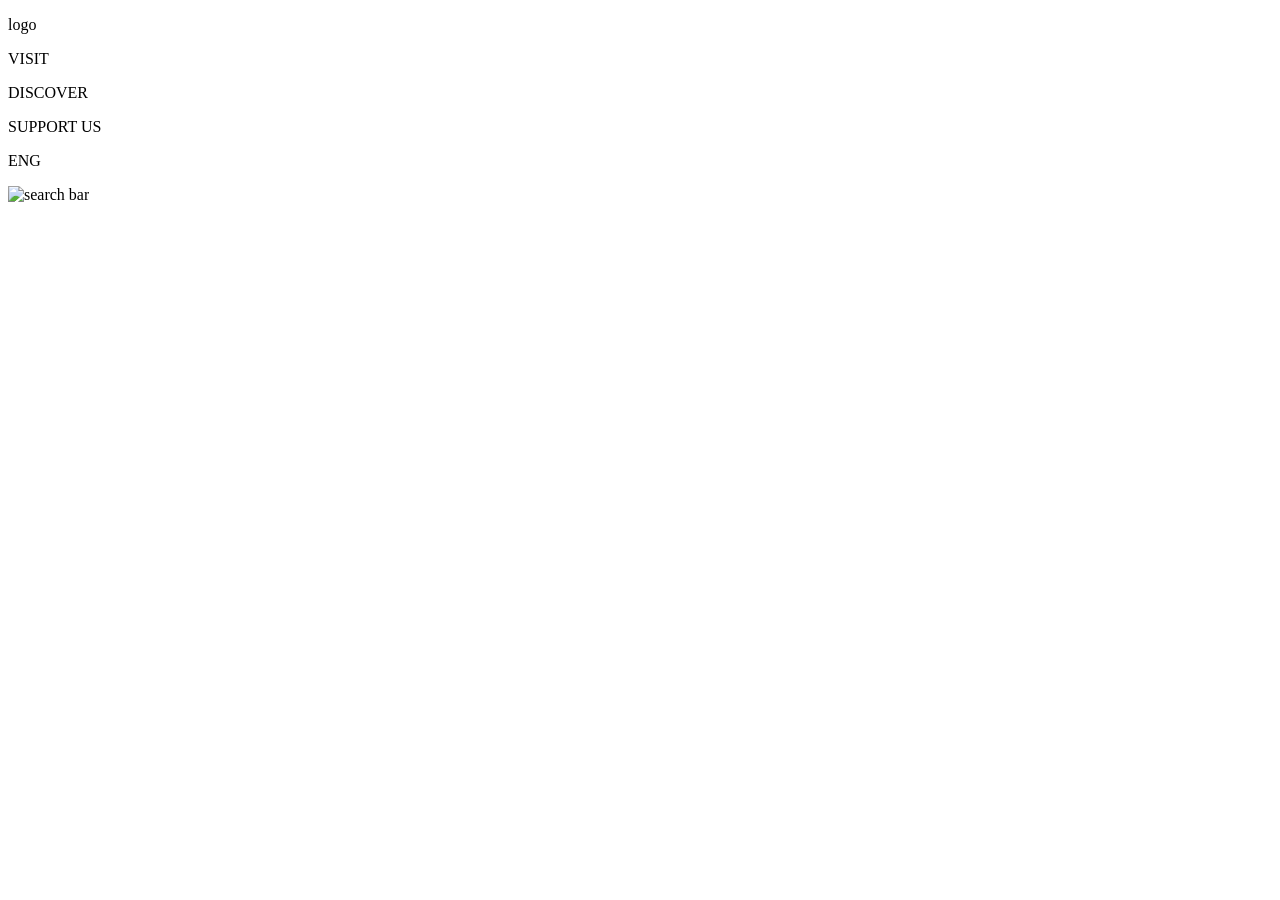
==== homePage.html @ 390e31bd "update home page" ====
<!DOCTYPE html>
<html lang="en">
<head>
  <meta charset="UTF-8">
  <meta name="viewport" content="width=device-width, initial-scale=1.0">
  <title>Home Page</title>
</head>
<body>
  <div>
    <div class="home-header">
      <p>
        logo
      </p>
      <p>
        VISIT
      </p>
      <p>
        DISCOVER
      </p>
      <p>
        SUPPORT US
      </p>
      <p>
        ENG
      </p>
      <img src="" alt="search bar">
    </div>

    <div class="home-welcome">

    </div>

    <div class="home-onging">
      
    </div>

    <div class="home-upcoming">
      
    </div>

    <div class="home-footer">
      
    </div>

    <div class="home-accessibility">
      
    </div>
  </div>
</body>
</html>
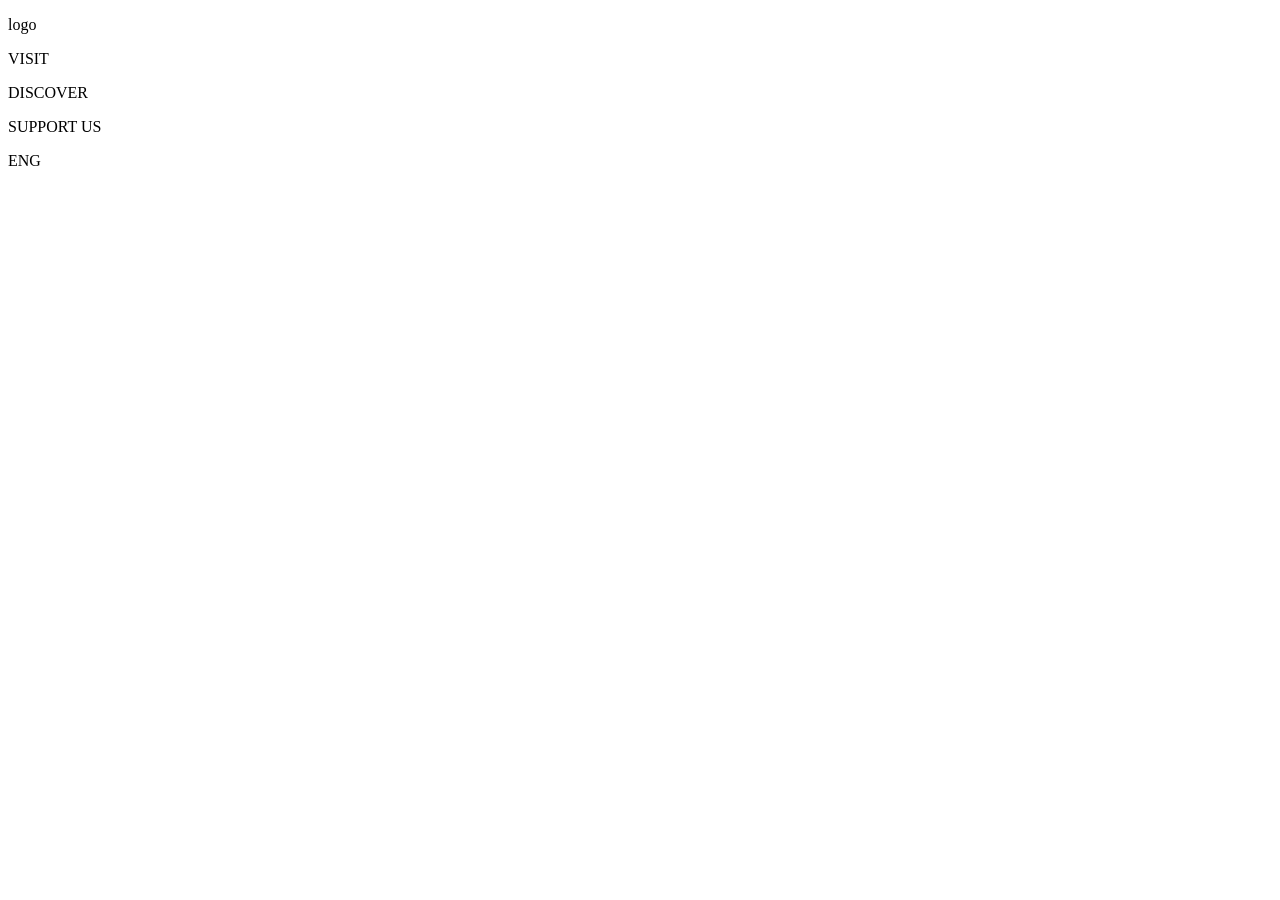
==== commit 242a4e97: "update test" ====
--- a/homePage.html
+++ b/homePage.html
@@ -1,10 +1,12 @@
 <!DOCTYPE html>
 <html lang="en">
+
 <head>
   <meta charset="UTF-8">
   <meta name="viewport" content="width=device-width, initial-scale=1.0">
   <title>Home Page</title>
 </head>
+
 <body>
   <div>
     <div class="home-header">
@@ -23,7 +25,7 @@
       <p>
         ENG
       </p>
-      <img src="" alt="search bar">
+      <img src="./image/icon/search.png" alt="search bar">
     </div>
 
     <div class="home-welcome">
@@ -31,20 +33,21 @@
     </div>
 
     <div class="home-onging">
-      
+
     </div>
 
     <div class="home-upcoming">
-      
+
     </div>
 
     <div class="home-footer">
-      
+
     </div>
 
     <div class="home-accessibility">
-      
+
     </div>
   </div>
 </body>
+
 </html>
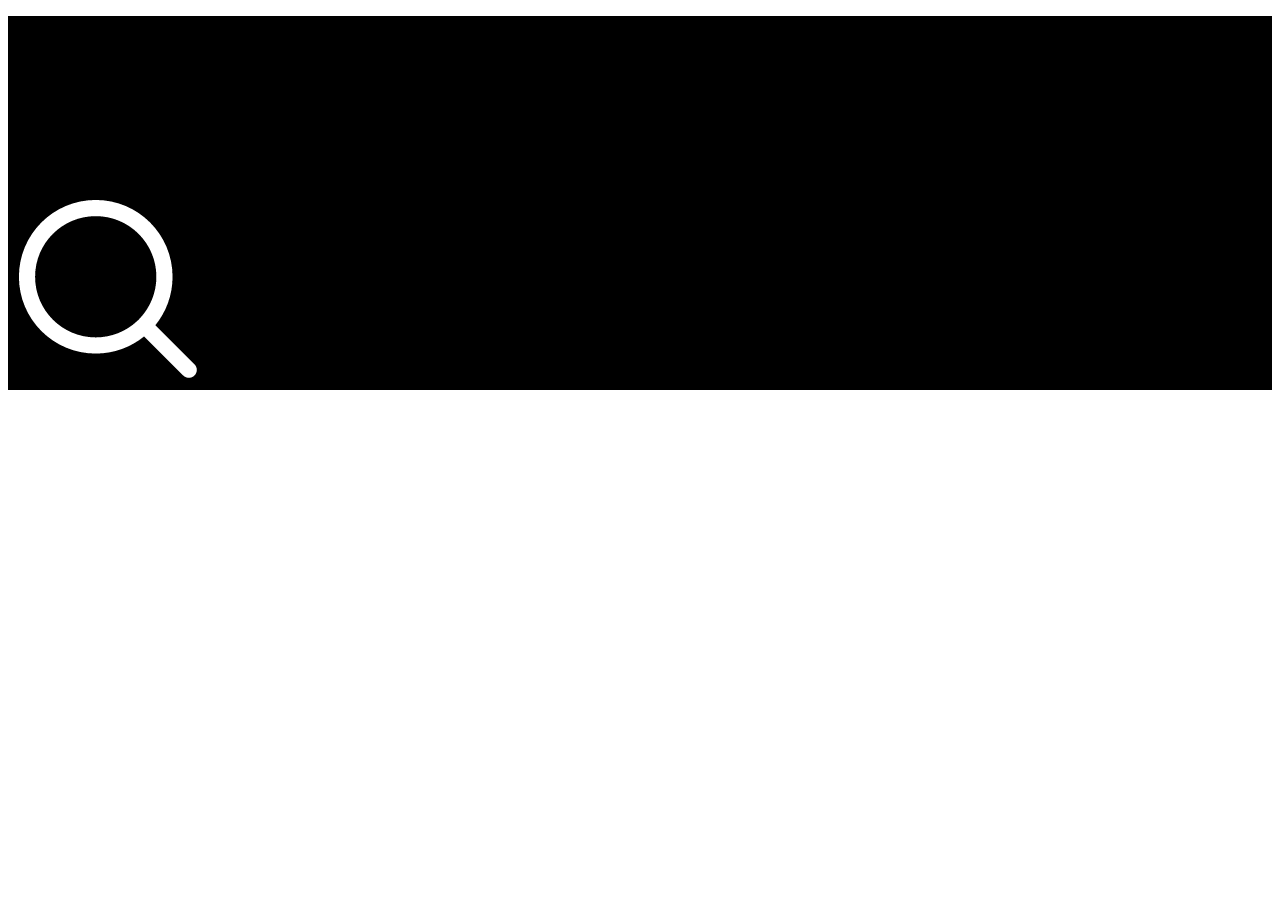
==== commit a44f2a74: "add home page css file" ====
--- a/homePage.html
+++ b/homePage.html
@@ -1,12 +1,11 @@
 <!DOCTYPE html>
 <html lang="en">
-
 <head>
   <meta charset="UTF-8">
   <meta name="viewport" content="width=device-width, initial-scale=1.0">
   <title>Home Page</title>
+  <link rel="stylesheet" href="/homepage.css">
 </head>
-
 <body>
   <div>
     <div class="home-header">
@@ -33,21 +32,20 @@
     </div>
 
     <div class="home-onging">
-
+      
     </div>
 
     <div class="home-upcoming">
-
+      
     </div>
 
     <div class="home-footer">
-
+      
     </div>
 
     <div class="home-accessibility">
-
+      
     </div>
   </div>
 </body>
-
 </html>
--- a/homepage.css
+++ b/homepage.css
@@ -0,0 +1,8 @@
+body {
+    
+}
+
+.home-header {
+    background-color: black;
+
+}
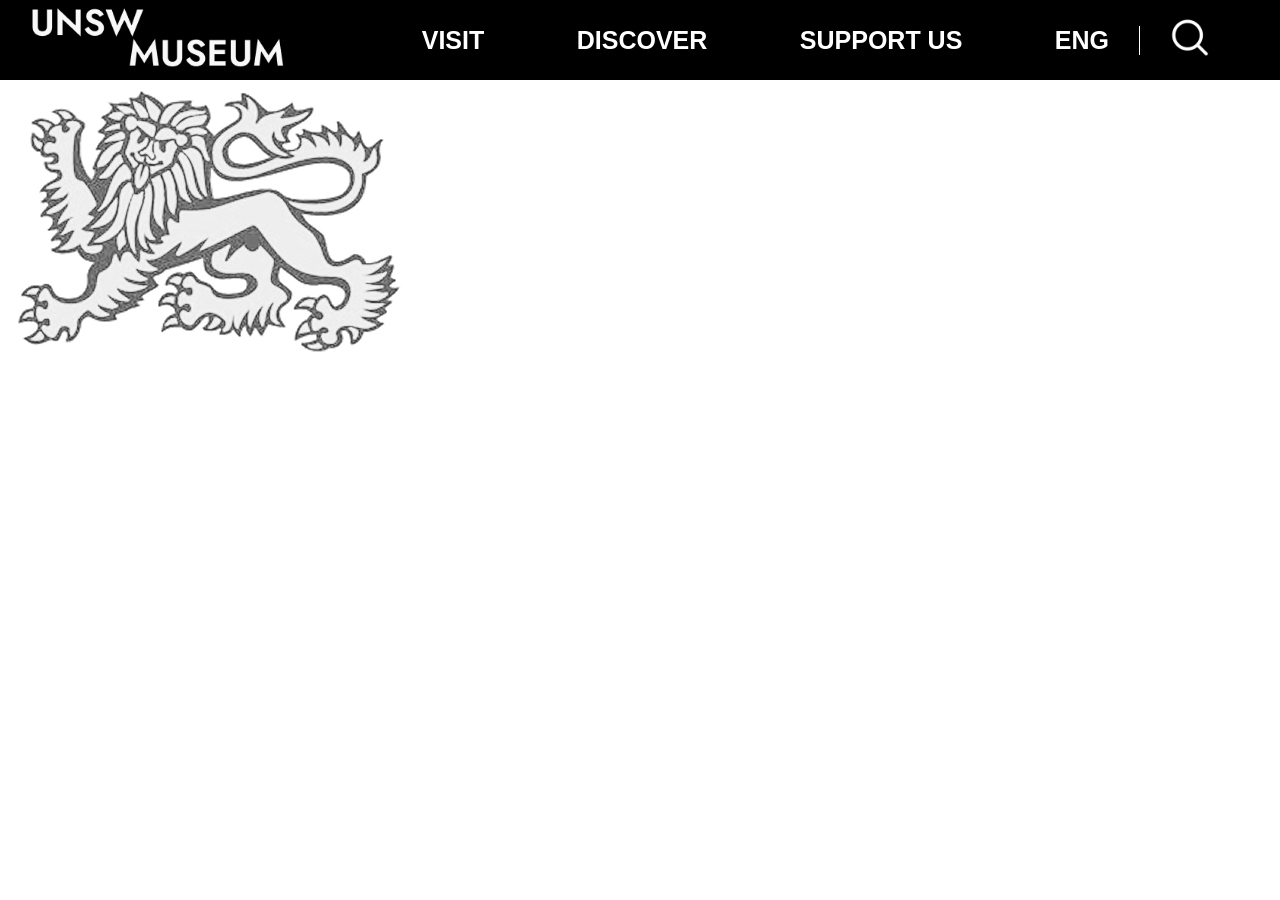
==== commit 52237184: "update header" ====
--- a/homePage.html
+++ b/homePage.html
@@ -1,51 +1,60 @@
 <!DOCTYPE html>
 <html lang="en">
+
 <head>
   <meta charset="UTF-8">
   <meta name="viewport" content="width=device-width, initial-scale=1.0">
   <title>Home Page</title>
   <link rel="stylesheet" href="/homepage.css">
 </head>
+
 <body>
   <div>
     <div class="home-header">
-      <p>
-        logo
-      </p>
-      <p>
+      <div class="hearder-p">
+        <img class="header-logo" src="./image/icon/logo.png" alt="logo">
+      </div>
+      <div class="hearder-p">
         VISIT
-      </p>
-      <p>
+      </div>
+      <div class="hearder-p">
         DISCOVER
-      </p>
-      <p>
+      </div>
+      <div class="hearder-p">
         SUPPORT US
-      </p>
-      <p>
-        ENG
-      </p>
-      <img src="./image/icon/search.png" alt="search bar">
+      </div>
+      <div class="hearder-p header-search">
+        <div class="header-trans">
+          ENG
+        </div>
+        <div>
+          <img class="search-bar" src="./image/icon/search.png" alt="search bar">
+        </div>
+      </div>
     </div>
 
     <div class="home-welcome">
+      <div>
+        <img src="./image/icon/images-removebg-preview 1.png" alt="">
+      </div>
+    </div>
+
+    <div class="home-onging">
 
     </div>
 
-    <div class="home-onging">
-      
-    </div>
+    <div class="home-upcoming">
 
-    <div class="home-upcoming">
-      
     </div>
 
     <div class="home-footer">
-      
+
     </div>
 
     <div class="home-accessibility">
-      
+
     </div>
   </div>
 </body>
+
 </html>
--- a/homepage.css
+++ b/homepage.css
@@ -1,8 +1,52 @@
 body {
+	
+}
+
+.home-header {
+	background-color: black;
+  height: 80px;
+  position: fixed;
+  top: 0;
+  left: 0;
+  right: 0;
+  display: flex;
+  flex-direction: row;
+  justify-content: space-between;
+  align-items: center;
+  font-size: 25px;
+  font-weight: bold;
+  font-family: Arial, Helvetica, sans-serif;
+}
+
+.search-bar{
+  height: 40px;
+  margin: auto 70px auto 30px;
+}
+
+.hearder-p {
+  color: white;
+  cursor: pointer;
     
 }
 
-.home-header {
-    background-color: black;
+.header-logo {
+  height: 70px;
+  margin: 10px 20px auto 30px;
+}
 
+.header-search {
+  display: flex;
+  flex-direction: row;
+  justify-content: center;
+  /* align-self: center; */
+}
+.header-trans {
+  align-self: center;
+  /* margin: auto 20px auto 20px; */
+  padding-right: 30px;
+  border-right: 1px solid white;
+}
+
+.home-welcome {
+  margin-top: 80px;
 }
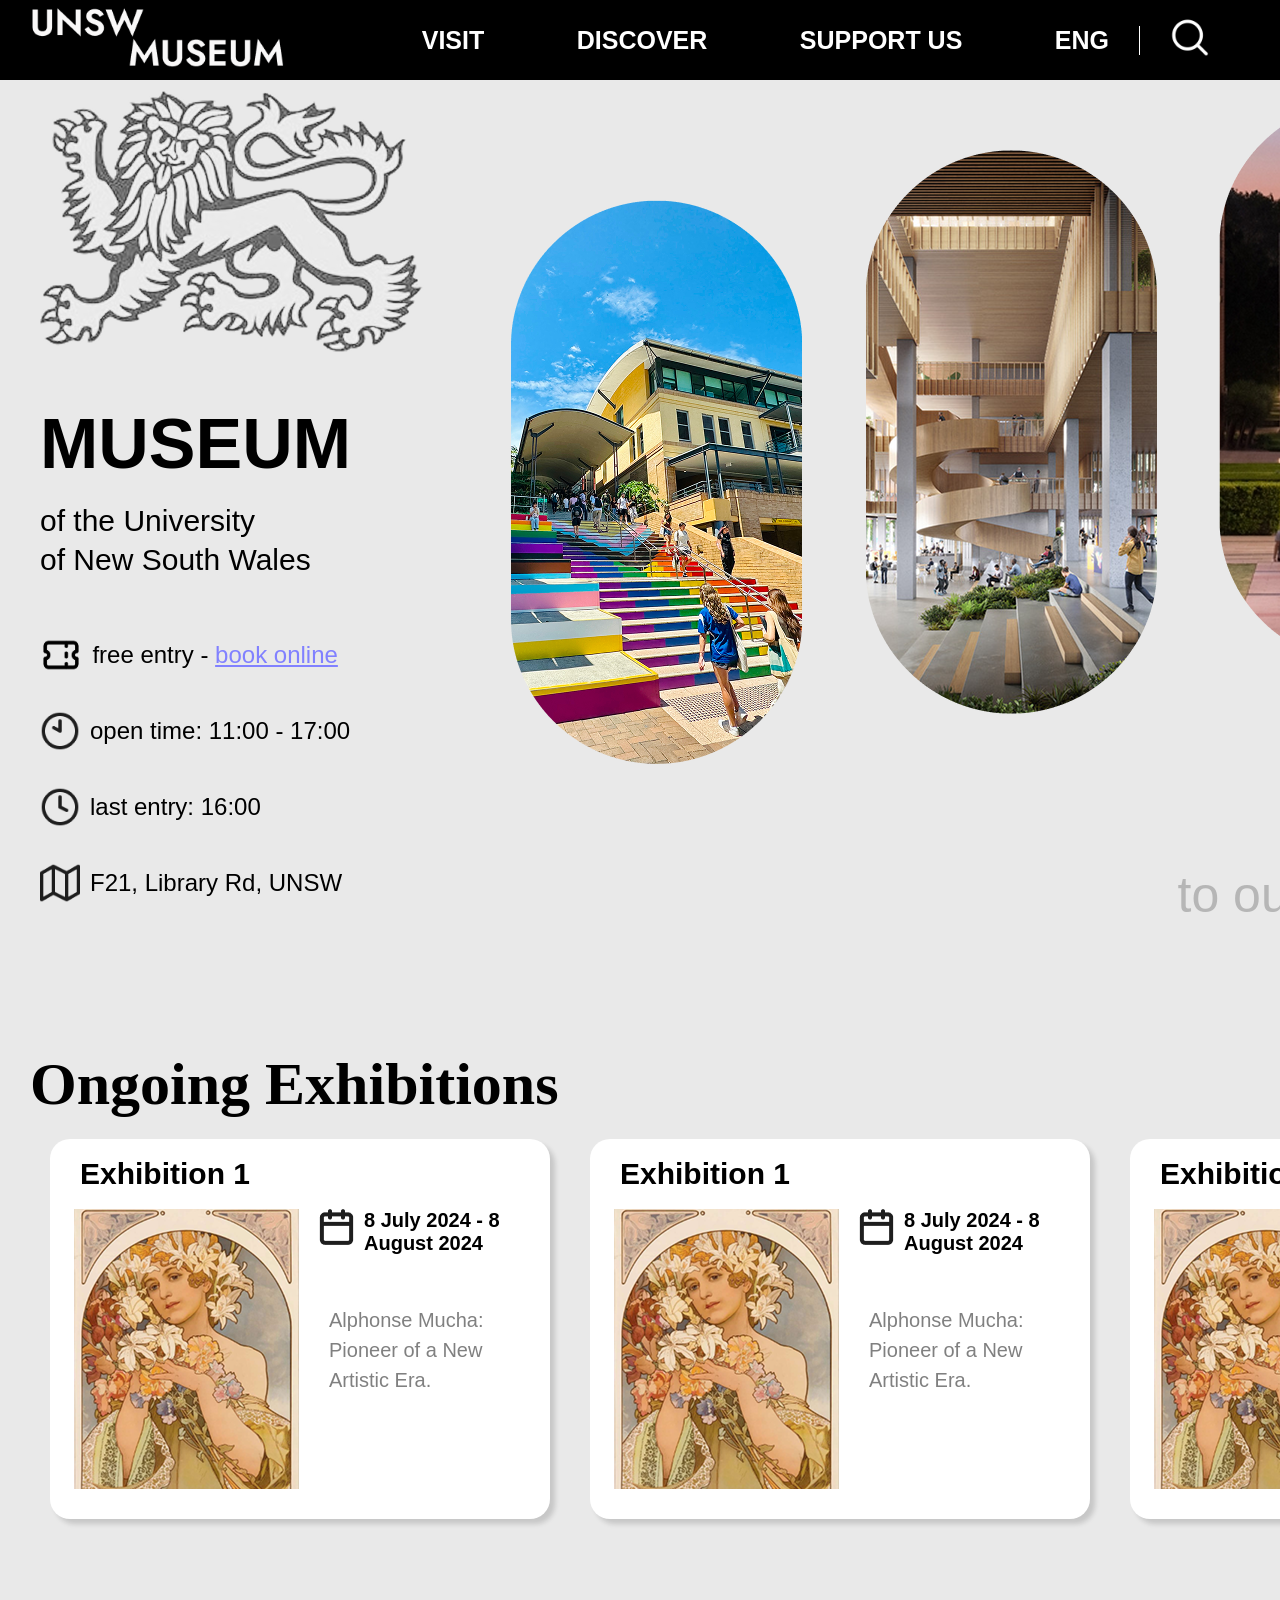
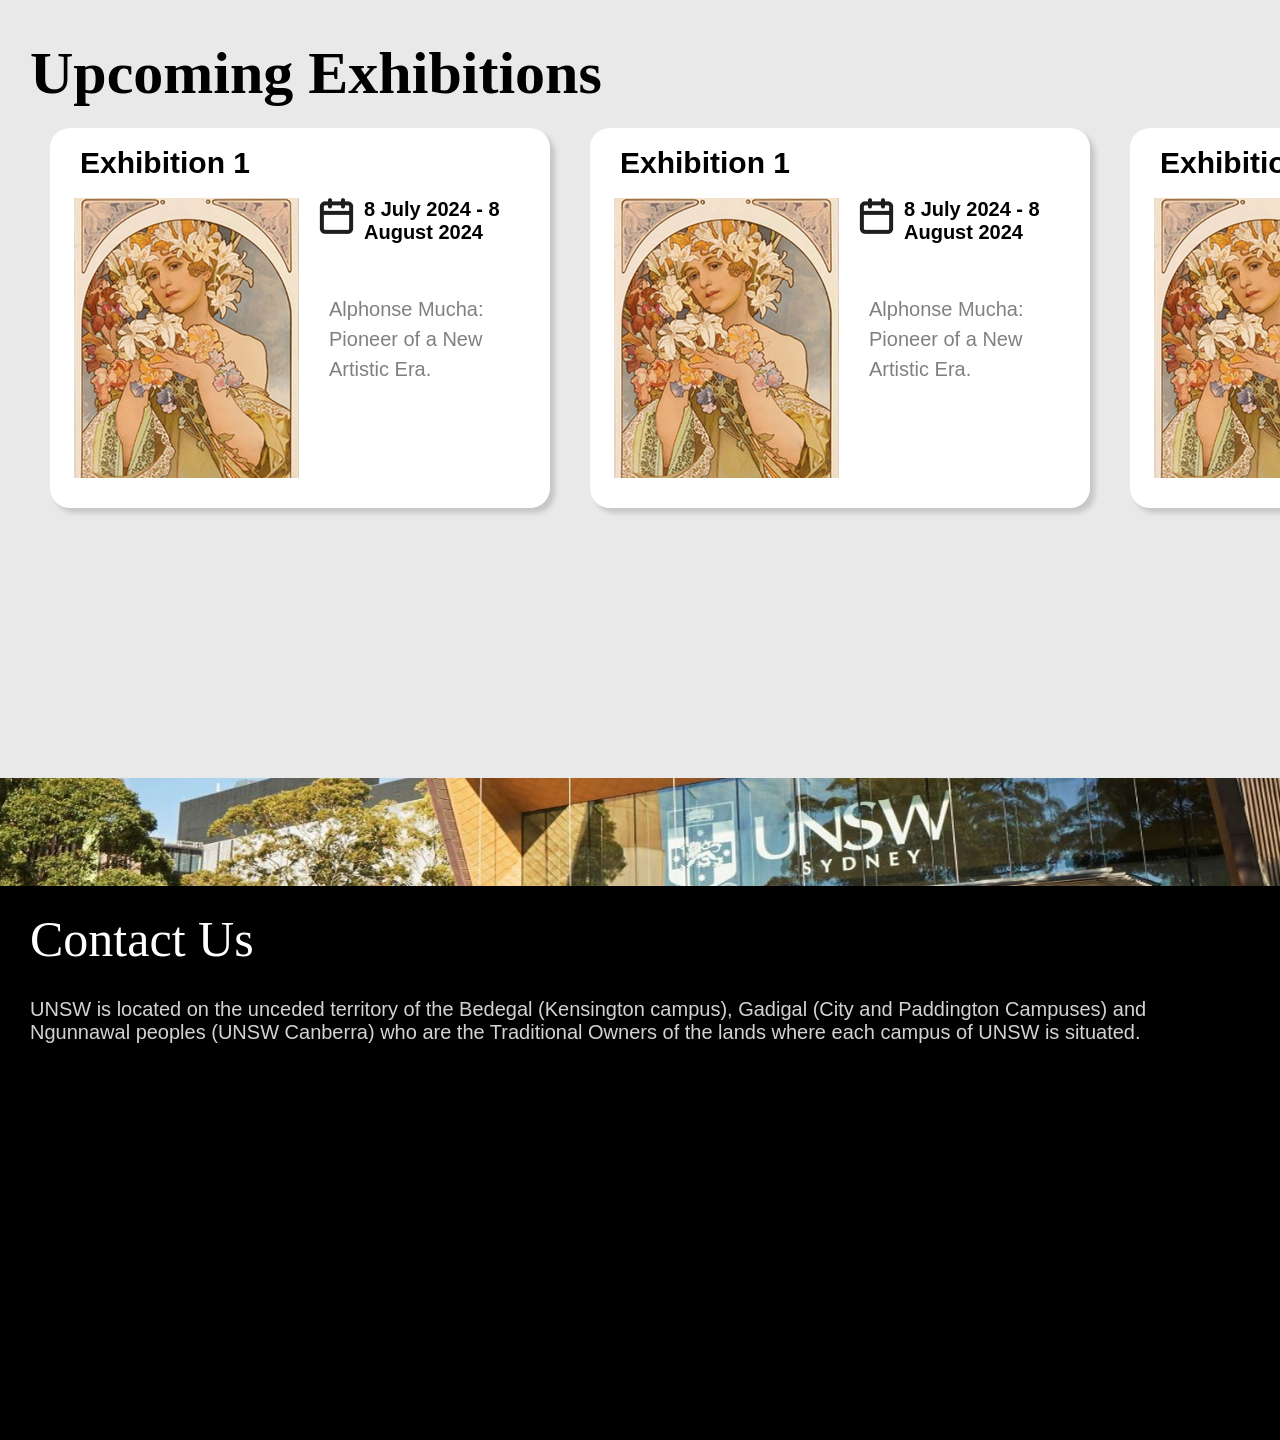
==== commit 16870933: "update home page" ====
--- a/homePage.html
+++ b/homePage.html
@@ -35,20 +35,287 @@
 
     <div class="home-welcome">
       <div>
-        <img src="./image/icon/images-removebg-preview 1.png" alt="">
-      </div>
-    </div>
+        <div>
+          <img src="./image/icon/images-removebg-preview 1.png" alt="">
+        </div>
+        <div class="home-title">
+          <p class="home-title-1">MUSEUM</p>
+          <p class="home-title-2">of the University</p>
+          <p class="home-title-3">of New South Wales</p>
+        </div>
+        <div>
+          <div class="welcome-p">
+            <img src="./image/icon/ticket.png" alt="ticket-icon">
+            <p>free entry - <u class="book-link">book online</u></p>
+          </div>
+          <div class="welcome-p">
+            <img src="./image/icon/Clock_open.png" alt="time-icon">
+            <p>open time: 11:00 - 17:00</p>
+          </div>
+          <div class="welcome-p">
+            <img src="./image/icon/Clock_close.png" alt="close-time-icon">
+            <p>last entry: 16:00</p>
+          </div>
+          <div class="welcome-p">
+            <img src="./image/icon/Map.png" alt="map-icon">
+            <p>F21, Library Rd, UNSW</p>
+          </div>
+        </div>
+      </div>
+      <div class="home-picture-word">
+        <div class="home-picture">
+          <div class="home-picture1">
+            <img src="./image/icon/home-picture1.png" alt="pic1">
+          </div>
+          <div class="home-picture2">
+            <img src="./image/icon/home-picture2.png" alt="pic2">
+          </div>
+          <div class="home-picture3">
+            <img src="./image/icon/home-picture3.png" alt="pic3">
+          </div>
+        </div>
+        <div class="home-welcome-word">
+          <p class="home-welcome-word1">Welcome</p>
+          <p class="home-welcome-word2">to our museum</p>
+        </div>
+      </div>
+
+    </div>
+
+
 
     <div class="home-onging">
-
+      <div class="home-onging-title">
+        Ongoing Exhibitions
+      </div>
+      <div class="home-onging-card">
+
+        <div class="home-onging-card1">
+          <div class="home-onging-card1-title">
+            Exhibition 1
+          </div>
+          <div class="home-onging-card1-content">
+            <div class="home-onging-card1-picture">
+              <img src="./image/icon/exhibition1.png" alt="exhibition">
+            </div>
+            <div class="home-onging-card1-detail">
+              <div class="home-onging-card1-date">
+                <img src="./image/icon/calender.png" alt="date">
+                <p>8 July 2024 - 8 August 2024</p>
+              </div>
+              <div class="home-onging-card1-description">
+                <p>Alphonse Mucha: Pioneer of a New Artistic Era.</p>
+              </div>
+            </div>
+          </div>
+        </div>
+<!-- will delete from here -->
+        <div class="home-onging-card1">
+          <div class="home-onging-card1-title">
+            Exhibition 1
+          </div>
+          <div class="home-onging-card1-content">
+            <div class="home-onging-card1-picture">
+              <img src="./image/icon/exhibition1.png" alt="exhibition">
+            </div>
+            <div class="home-onging-card1-detail">
+              <div class="home-onging-card1-date">
+                <img src="./image/icon/calender.png" alt="date">
+                <p>8 July 2024 - 8 August 2024</p>
+              </div>
+              <div class="home-onging-card1-description">
+                <p>Alphonse Mucha: Pioneer of a New Artistic Era.</p>
+              </div>
+            </div>
+          </div>
+        </div>
+        <div class="home-onging-card1">
+          <div class="home-onging-card1-title">
+            Exhibition 1
+          </div>
+          <div class="home-onging-card1-content">
+            <div class="home-onging-card1-picture">
+              <img src="./image/icon/exhibition1.png" alt="exhibition">
+            </div>
+            <div class="home-onging-card1-detail">
+              <div class="home-onging-card1-date">
+                <img src="./image/icon/calender.png" alt="date">
+                <p>8 July 2024 - 8 August 2024</p>
+              </div>
+              <div class="home-onging-card1-description">
+                <p>Alphonse Mucha: Pioneer of a New Artistic Era.</p>
+              </div>
+            </div>
+          </div>
+        </div>
+        <div class="home-onging-card1">
+          <div class="home-onging-card1-title">
+            Exhibition 1
+          </div>
+          <div class="home-onging-card1-content">
+            <div class="home-onging-card1-picture">
+              <img src="./image/icon/exhibition1.png" alt="exhibition">
+            </div>
+            <div class="home-onging-card1-detail">
+              <div class="home-onging-card1-date">
+                <img src="./image/icon/calender.png" alt="date">
+                <p>8 July 2024 - 8 August 2024</p>
+              </div>
+              <div class="home-onging-card1-description">
+                <p>Alphonse Mucha: Pioneer of a New Artistic Era.</p>
+              </div>
+            </div>
+          </div>
+        </div>
+        <div class="home-onging-card1">
+          <div class="home-onging-card1-title">
+            Exhibition 1
+          </div>
+          <div class="home-onging-card1-content">
+            <div class="home-onging-card1-picture">
+              <img src="./image/icon/exhibition1.png" alt="exhibition">
+            </div>
+            <div class="home-onging-card1-detail">
+              <div class="home-onging-card1-date">
+                <img src="./image/icon/calender.png" alt="date">
+                <p>8 July 2024 - 8 August 2024</p>
+              </div>
+              <div class="home-onging-card1-description">
+                <p>Alphonse Mucha: Pioneer of a New Artistic Era.</p>
+              </div>
+            </div>
+          </div>
+        </div>
+        <div class="home-onging-card1">
+          <div class="home-onging-card1-title">
+            Exhibition 1
+          </div>
+          <div class="home-onging-card1-content">
+            <div class="home-onging-card1-picture">
+              <img src="./image/icon/exhibition1.png" alt="exhibition">
+            </div>
+            <div class="home-onging-card1-detail">
+              <div class="home-onging-card1-date">
+                <img src="./image/icon/calender.png" alt="date">
+                <p>8 July 2024 - 8 August 2024</p>
+              </div>
+              <div class="home-onging-card1-description">
+                <p>Alphonse Mucha: Pioneer of a New Artistic Era.</p>
+              </div>
+            </div>
+          </div>
+        </div>
+<!-- will delete until here -->
+
+
+      </div>
     </div>
 
     <div class="home-upcoming">
-
+      <div class="home-upcoming-title">
+        Upcoming Exhibitions
+      </div>
+      <div class="home-upcoming-card">
+<!-- will delete from here -->
+      <div class="home-upcoming-card1">
+        <div class="home-upcoming-card1-title">
+          Exhibition 1
+        </div>
+        <div class="home-upcoming-card1-content">
+          <div class="home-upcoming-card1-picture">
+            <img src="./image/icon/exhibition1.png" alt="exhibition">
+          </div>
+          <div class="home-upcoming-card1-detail">
+            <div class="home-upcoming-card1-date">
+              <img src="./image/icon/calender.png" alt="date">
+              <p>8 July 2024 - 8 August 2024</p>
+            </div>
+            <div class="home-upcoming-card1-description">
+              <p>Alphonse Mucha: Pioneer of a New Artistic Era.</p>
+            </div>
+          </div>
+        </div>
+      </div>
+      <div class="home-upcoming-card1">
+        <div class="home-upcoming-card1-title">
+          Exhibition 1
+        </div>
+        <div class="home-upcoming-card1-content">
+          <div class="home-upcoming-card1-picture">
+            <img src="./image/icon/exhibition1.png" alt="exhibition">
+          </div>
+          <div class="home-upcoming-card1-detail">
+            <div class="home-upcoming-card1-date">
+              <img src="./image/icon/calender.png" alt="date">
+              <p>8 July 2024 - 8 August 2024</p>
+            </div>
+            <div class="home-upcoming-card1-description">
+              <p>Alphonse Mucha: Pioneer of a New Artistic Era.</p>
+            </div>
+          </div>
+        </div>
+      </div>
+      <div class="home-upcoming-card1">
+        <div class="home-upcoming-card1-title">
+          Exhibition 1
+        </div>
+        <div class="home-upcoming-card1-content">
+          <div class="home-upcoming-card1-picture">
+            <img src="./image/icon/exhibition1.png" alt="exhibition">
+          </div>
+          <div class="home-upcoming-card1-detail">
+            <div class="home-upcoming-card1-date">
+              <img src="./image/icon/calender.png" alt="date">
+              <p>8 July 2024 - 8 August 2024</p>
+            </div>
+            <div class="home-upcoming-card1-description">
+              <p>Alphonse Mucha: Pioneer of a New Artistic Era.</p>
+            </div>
+          </div>
+        </div>
+      </div>
+      <div class="home-upcoming-card1">
+        <div class="home-upcoming-card1-title">
+          Exhibition 1
+        </div>
+        <div class="home-upcoming-card1-content">
+          <div class="home-upcoming-card1-picture">
+            <img src="./image/icon/exhibition1.png" alt="exhibition">
+          </div>
+          <div class="home-upcoming-card1-detail">
+            <div class="home-upcoming-card1-date">
+              <img src="./image/icon/calender.png" alt="date">
+              <p>8 July 2024 - 8 August 2024</p>
+            </div>
+            <div class="home-upcoming-card1-description">
+              <p>Alphonse Mucha: Pioneer of a New Artistic Era.</p>
+            </div>
+          </div>
+        </div>
+      </div>
+
+<!-- will delete until here -->
+      </div>
+    </div>
+
+    <div class="home-footer-image">
+      <img src="./image/icon/footer.png" alt="footer image">
     </div>
 
     <div class="home-footer">
 
+      <div class="home-footer-title">
+        Contact Us
+      </div>
+      <div class="home-footer-content">
+        UNSW is located on the unceded territory of the Bedegal (Kensington campus), Gadigal (City and Paddington Campuses) and Ngunnawal peoples (UNSW Canberra) who are the Traditional Owners of the lands where each campus of UNSW is situated.
+      </div>
+      <div class="home-footer-selector">
+
+      </div>
+      <div class="home-footer-privacy">
+
+      </div>
     </div>
 
     <div class="home-accessibility">
--- a/homepage.css
+++ b/homepage.css
@@ -1,5 +1,7 @@
 body {
-	
+	font-family: Arial, Helvetica, sans-serif;
+  background-color: rgb(233, 233, 233);
+  margin: 0;
 }
 
 .home-header {
@@ -49,4 +51,189 @@
 
 .home-welcome {
   margin-top: 80px;
+  margin-left: 30px;
+  display: flex;
+  flex-direction: row;
+}
+
+.home-title {
+
+  margin: 40px 10px;
+}
+
+.home-title-1 {
+  font-size: 70px;
+  font-weight: bold;
+  margin:20px auto;
+  font-family:'Franklin Gothic Medium', 'Arial Narrow', Arial, sans-serif;
+}
+
+.home-title-2,
+.home-title-3 {
+  font-size: 30px;
+  font-family: Arial, Helvetica, sans-serif;
+  margin:5px auto;
+}
+
+.welcome-p {
+  display: flex;
+  width: 350px;
+  flex-direction: row;
+  font-size: 24px;
+  justify-content: left;
+  align-items: center;
+  margin-left: 10px;
+}
+
+.welcome-p img {
+  margin-right:10px;
+  height: 40px;
+}
+
+.welcome-p u {
+  color: rgb(129, 129, 255);
+  cursor: pointer;
+}
+
+.home-picture {
+  display: flex;
+  flex-direction: row;
+  justify-content: space-between;
+  align-items: space-between;
+  width: 1000px;
+  height: 700px;
+  margin-left: 80px;
+}
+
+.home-picture1 {
+  margin-top: 120px;
+}
+.home-picture2 {
+  margin-top: 70px;
+}
+.home-picture3 {
+  padding-top: 20px;
+}
+
+.home-picture-word {
+  color: rgb(182, 182, 182);
+  display: flex;
+  flex-direction: column;
+  font-size: 50px;
+  line-height: 10px;
+  align-items: end;
+}
+
+.home-welcome-word1 {
+  margin-left: 120px;
+}
+
+.home-onging,
+.home-upcoming {
+  margin-left: 30px;
+}
+
+.home-onging-title, 
+.home-upcoming-title {
+  font-size: 60px;
+  font-family: Georgia, 'Times New Roman', Times, serif;
+  font-weight: bold;
+  margin-top: 100px;
+}
+
+.home-onging-card,
+.home-upcoming-card {
+  display: flex;
+  flex-direction: row;
+  overflow-x: scroll;
+  overflow-y: hidden;
+  /* width: 2000px; */
+  /* white-space: nowrap; */
+}
+
+.home-onging-card1,
+.home-upcoming-card1 {
+  background-color: rgb(255, 255, 255);
+  height: 380px;
+  min-width: 500px;
+  max-width: 500px;
+  border-radius: 20px;
+  margin: 20px;
+  /* display: flex;
+  flex-direction: column; */
+  box-shadow: 5px 5px 5px rgba(0, 0, 0, 0.15);
+  display: inline-block;
+}
+
+.home-onging-card1-content,
+.home-upcoming-card1-content {
+  display: flex;
+  flex-direction: row;
+  margin: 0 24px;
+  /* justify-content: space-between; */
+}
+
+.home-onging-card1-title,
+.home-upcoming-card1-title {
+  font-size: 30px;
+  font-weight: bold;
+  margin: 18px 30px;
+}
+
+.home-onging-card1-date,
+.home-upcoming-card1-date {
+  display: flex;
+  flex-direction: row;
+  margin-left: 20px;
+}
+
+.home-onging-card1-date img,
+.home-upcoming-card1-date img {
+  height: fit-content;
+}
+
+.home-onging-card1-date p,
+.home-upcoming-card1-date p {
+  margin-top: 0;
+  margin-left: 10px;
+  font-size: 20px;
+  font-weight: bold;
+}
+
+.home-onging-card1-description,
+.home-upcoming-card1-description {
+  margin: 30px;
+  font-size: 20px;
+  color: grey;
+  line-height: 30px;
+}
+
+.home-footer-image {
+  margin-top: 250px;
+}
+
+.home-footer-image img {
+  width: 100%;
+  height: fit-content;
+  margin-bottom: -10px;
+}
+
+.home-footer {
+  height: 500px;
+  background-color: black;
+  margin: 0;
+  color: white;
+  padding: 30px;
+}
+
+.home-footer-title {
+  font-size: 50px;
+  font-family: Georgia, 'Times New Roman', Times, serif;
+  margin-bottom: 30px;
+}
+
+.home-footer-content {
+  font-size: 20px;
+  font-family: Arial, Helvetica, sans-serif;
+  color: rgb(211, 211, 211);
 }
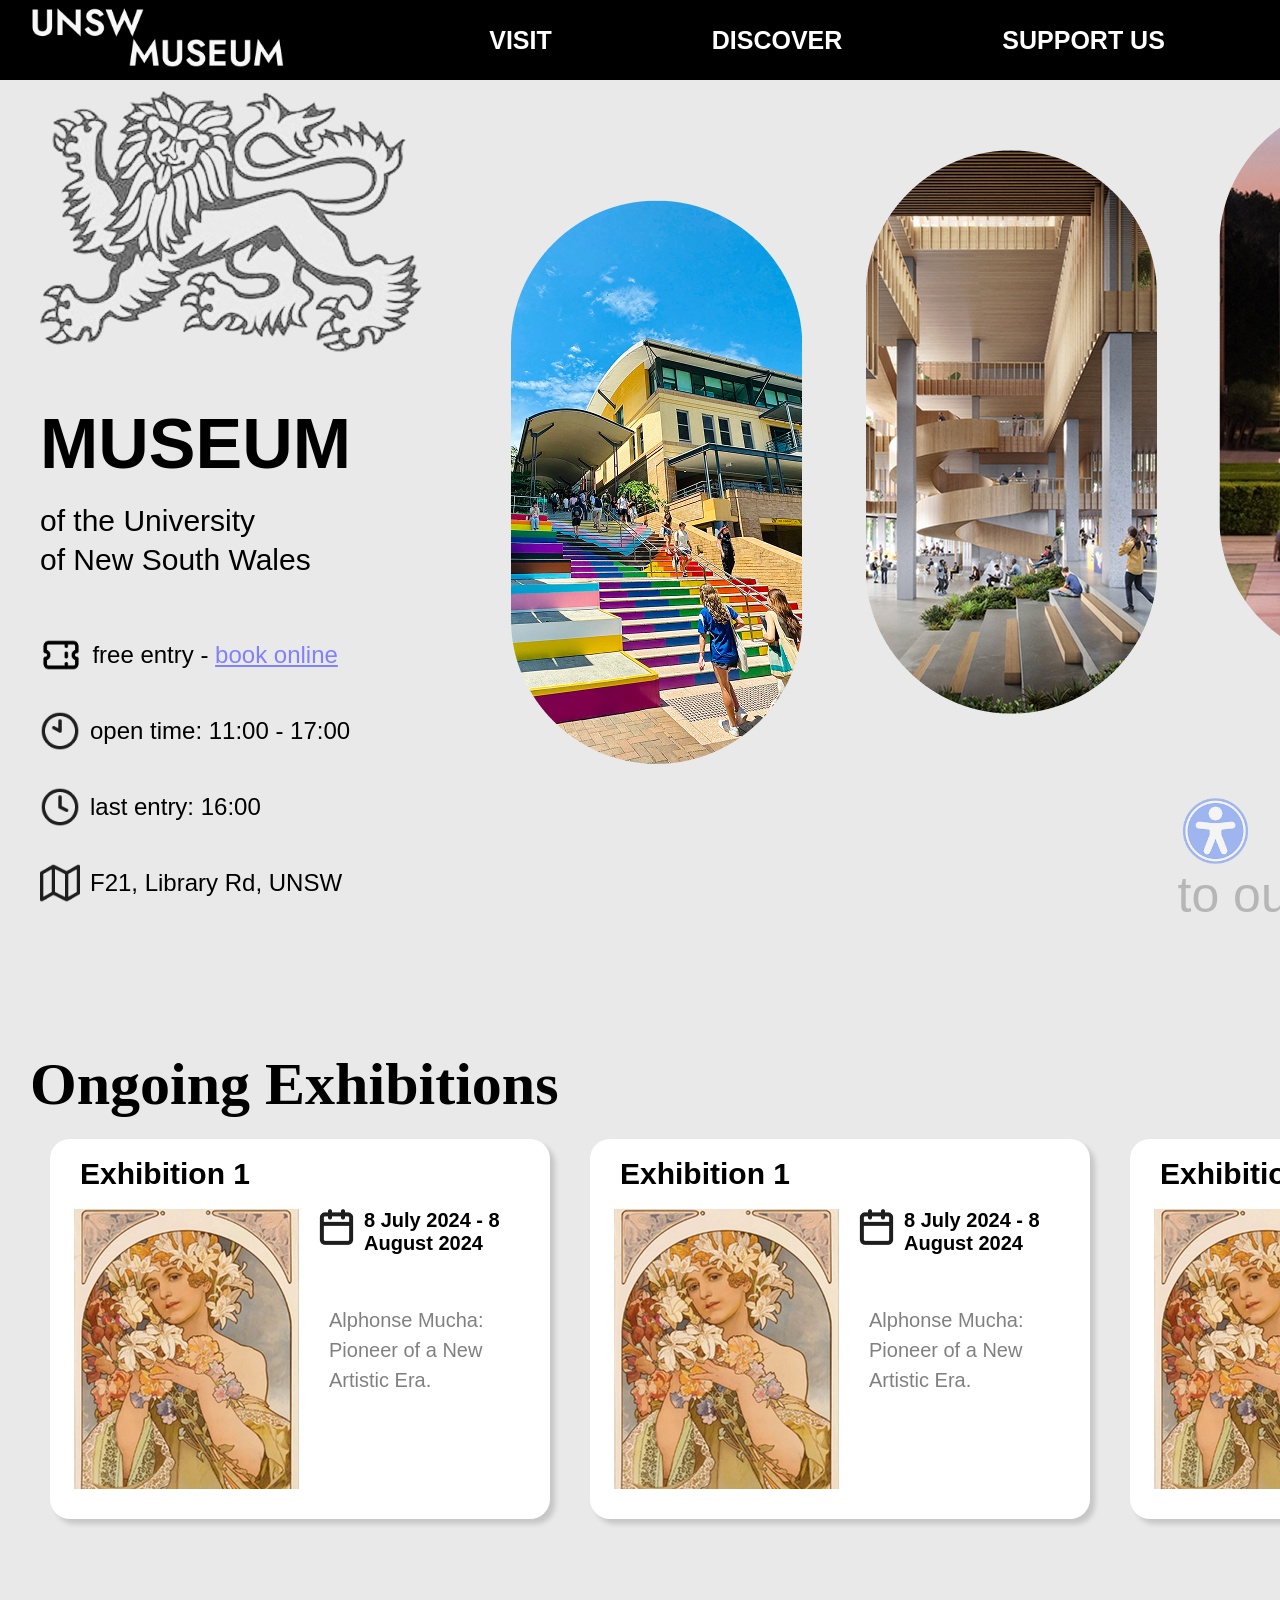
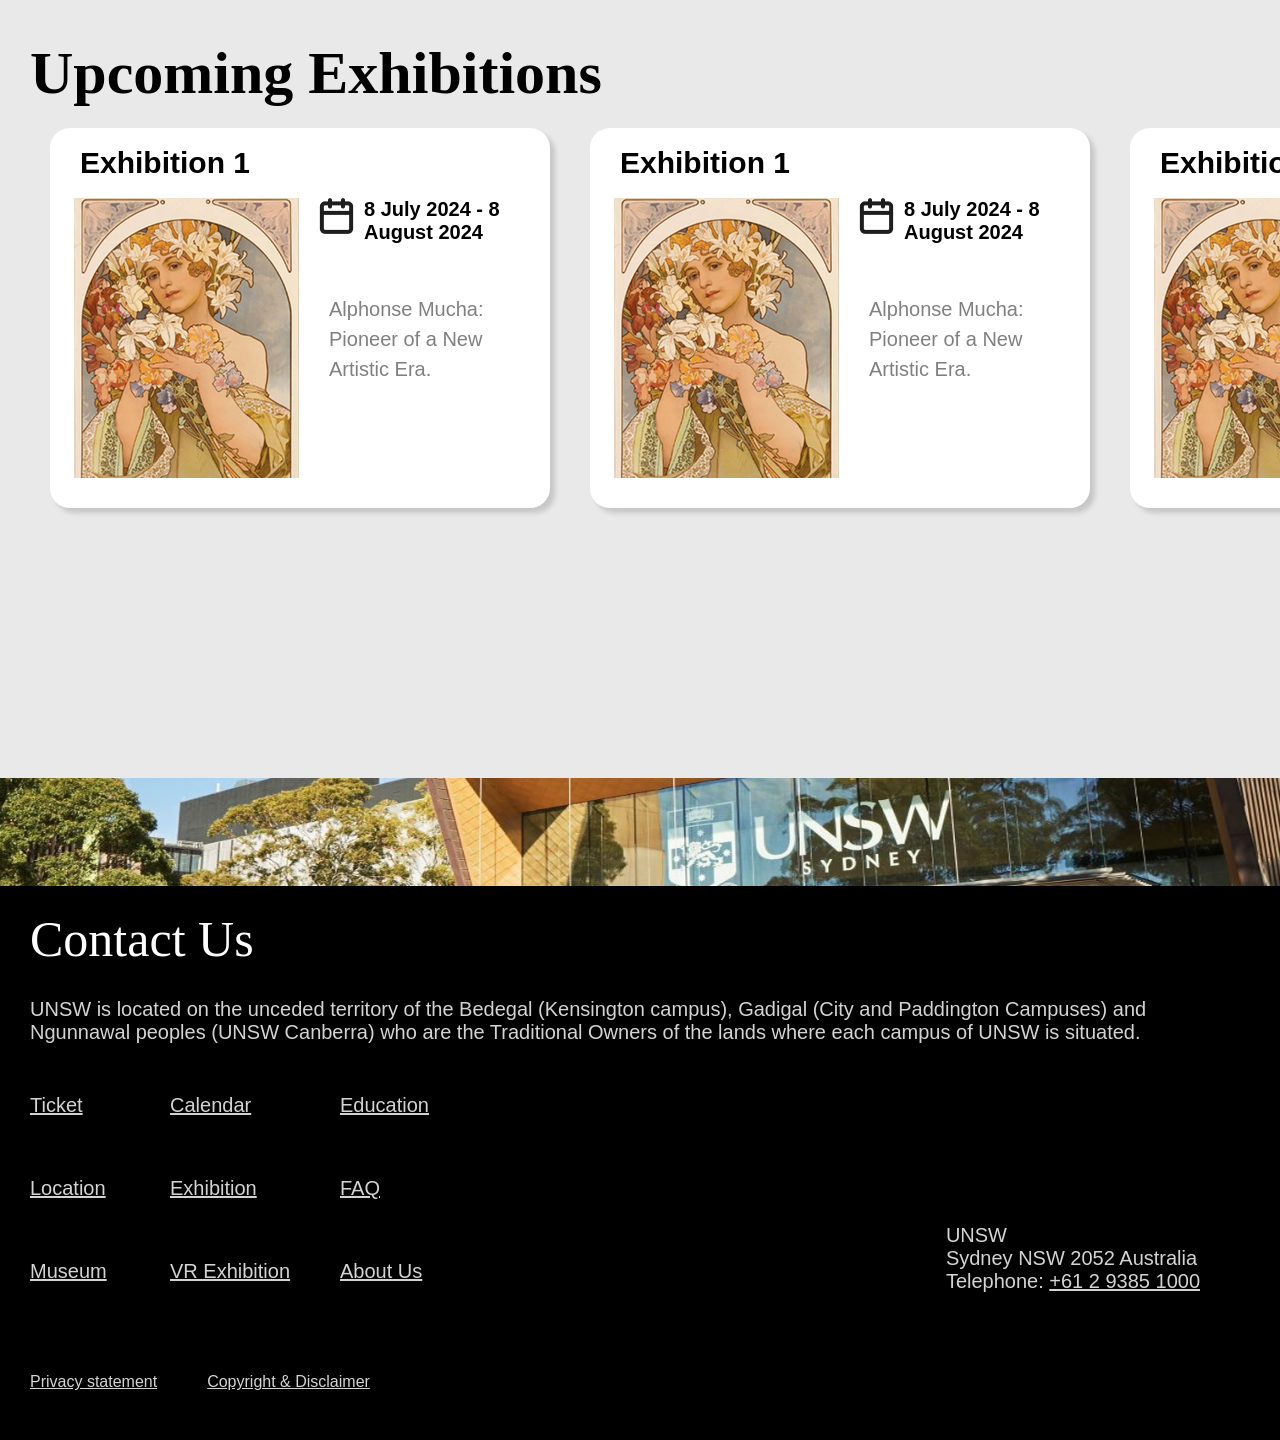
==== commit bc4fa744: "update home page media" ====
--- a/homePage.html
+++ b/homePage.html
@@ -34,7 +34,7 @@
     </div>
 
     <div class="home-welcome">
-      <div>
+      <div class="home-welcome-left">
         <div>
           <img src="./image/icon/images-removebg-preview 1.png" alt="">
         </div>
@@ -307,19 +307,63 @@
       <div class="home-footer-title">
         Contact Us
       </div>
-      <div class="home-footer-content">
+      <div class="home-footer-content1">
         UNSW is located on the unceded territory of the Bedegal (Kensington campus), Gadigal (City and Paddington Campuses) and Ngunnawal peoples (UNSW Canberra) who are the Traditional Owners of the lands where each campus of UNSW is situated.
       </div>
-      <div class="home-footer-selector">
-
+      <div class="home-footer-content2">
+        <div class="home-footer-selector">
+          <div class="home-footer-ticket">
+            <u>Ticket</u>
+          </div>
+          <div class="home-footer-calendar">
+            <u>Calendar</u>
+          </div>
+          <div class="home-footer-education">
+            <u>Education</u>
+          </div>
+          <div class="home-footer-location">
+            <u>Location</u>
+          </div>
+          <div class="home-footer-exhibition">
+            <u>Exhibition</u>
+          </div>
+          <div class="home-footer-faq">
+            <u>FAQ</u>
+          </div>
+          <div class="home-footer-museum">
+            <u>Museum</u>
+          </div>
+          <div class="home-footer-vrexhibition">
+            <u>VR Exhibition</u>
+          </div>
+          <div class="home-footer-aboutus">
+            <u>About Us</u>
+          </div>
+        </div>
+        <div class="home-footer-contactnum">
+          <div>
+            UNSW
+          </div>
+          <div>
+            Sydney NSW 2052 Australia
+          </div>
+          <div>
+            Telephone: <u>+61 2 9385 1000</u>
+          </div>
+        </div>
       </div>
       <div class="home-footer-privacy">
-
+        <div class="privacy-statement">
+          <u>Privacy statement</u>
+        </div>
+        <div class="copyright-disclaimer">
+          <u>Copyright & Disclaimer</u>
+        </div>
       </div>
     </div>
 
     <div class="home-accessibility">
-
+      <img src="./image/icon/accessibility.png" alt="accessibility icon">
     </div>
   </div>
 </body>
--- a/homepage.css
+++ b/homepage.css
@@ -4,236 +4,968 @@
   margin: 0;
 }
 
-.home-header {
-	background-color: black;
-  height: 80px;
-  position: fixed;
-  top: 0;
-  left: 0;
-  right: 0;
-  display: flex;
-  flex-direction: row;
-  justify-content: space-between;
-  align-items: center;
-  font-size: 25px;
-  font-weight: bold;
-  font-family: Arial, Helvetica, sans-serif;
+@media(max-width:1600px) {
+  .home-header {
+    background-color: black;
+    height: 80px;
+    position: fixed;
+    top: 0;
+    left: 0;
+    right: 0;
+    display: flex;
+    flex-direction: row;
+    justify-content: space-between;
+    align-items: center;
+    font-size: 25px;
+    font-weight: bold;
+    font-family: Arial, Helvetica, sans-serif;
+    min-width: 1550px;
+  }
+
+  .search-bar{
+    height: 40px;
+    margin: auto 70px auto 30px;
+  }
+
+  .hearder-p {
+    color: white;
+    cursor: pointer;
+      
+  }
+
+  .header-logo {
+    height: 70px;
+    margin: 10px 20px auto 30px;
+  }
+
+  .header-search {
+    display: flex;
+    flex-direction: row;
+    justify-content: center;
+    /* align-self: center; */
+  }
+  .header-trans {
+    align-self: center;
+    /* margin: auto 20px auto 20px; */
+    padding-right: 30px;
+    border-right: 1px solid white;
+  }
+
+  .home-welcome {
+    margin-top: 80px;
+    margin-left: 30px;
+    display: grid;
+    grid-template-columns: 1fr 3fr;
+  }
+
+
+
+
+
+  .home-title {
+
+    margin: 40px 10px;
+  }
+
+  .home-title-1 {
+    font-size: 70px;
+    font-weight: bold;
+    margin:20px auto;
+    font-family:'Franklin Gothic Medium', 'Arial Narrow', Arial, sans-serif;
+  }
+
+  .home-title-2,
+  .home-title-3 {
+    font-size: 30px;
+    font-family: Arial, Helvetica, sans-serif;
+    margin:5px auto;
+  }
+
+  .welcome-p {
+    display: flex;
+    width: 350px;
+    flex-direction: row;
+    font-size: 24px;
+    justify-content: left;
+    align-items: center;
+    margin-left: 10px;
+  }
+
+  .welcome-p img {
+    margin-right:10px;
+    height: 40px;
+  }
+
+  .welcome-p u {
+    color: rgb(129, 129, 255);
+    cursor: pointer;
+  }
+
+  .home-picture {
+    display: flex;
+    flex-direction: row;
+    justify-content: space-between;
+    align-items: space-between;
+    width: 1000px;
+    height: 700px;
+    margin-left: 80px;
+
+  }
+
+  .home-picture1 {
+    margin-top: 120px;
+  }
+  .home-picture2 {
+    margin-top: 70px;
+  }
+  .home-picture3 {
+    padding-top: 20px;
+  }
+
+  .home-picture-word {
+    color: rgb(182, 182, 182);
+    display: flex;
+    flex-direction: column;
+    font-size: 50px;
+    line-height: 10px;
+    align-items: end;
+    margin-right: 50px;
+  }
+
+  .home-welcome-word1 {
+    margin-left: 120px;
+  }
+
+  .home-onging,
+  .home-upcoming {
+    margin-left: 30px;
+  }
+
+  .home-onging-title, 
+  .home-upcoming-title {
+    font-size: 60px;
+    font-family: Georgia, 'Times New Roman', Times, serif;
+    font-weight: bold;
+    margin-top: 100px;
+  }
+
+  .home-onging-card,
+  .home-upcoming-card {
+    display: flex;
+    flex-direction: row;
+    overflow-x: scroll;
+    overflow-y: hidden;
+    /* width: 2000px; */
+    /* white-space: nowrap; */
+  }
+
+  .home-onging-card1,
+  .home-upcoming-card1 {
+    background-color: rgb(255, 255, 255);
+    height: 380px;
+    min-width: 500px;
+    max-width: 500px;
+    border-radius: 20px;
+    margin: 20px;
+    /* display: flex;
+    flex-direction: column; */
+    box-shadow: 5px 5px 5px rgba(0, 0, 0, 0.15);
+    display: inline-block;
+  }
+
+  .home-onging-card1-content,
+  .home-upcoming-card1-content {
+    display: flex;
+    flex-direction: row;
+    margin: 0 24px;
+    /* justify-content: space-between; */
+  }
+
+  .home-onging-card1-title,
+  .home-upcoming-card1-title {
+    font-size: 30px;
+    font-weight: bold;
+    margin: 18px 30px;
+  }
+
+  .home-onging-card1-date,
+  .home-upcoming-card1-date {
+    display: flex;
+    flex-direction: row;
+    margin-left: 20px;
+  }
+
+  .home-onging-card1-date img,
+  .home-upcoming-card1-date img {
+    height: fit-content;
+  }
+
+  .home-onging-card1-date p,
+  .home-upcoming-card1-date p {
+    margin-top: 0;
+    margin-left: 10px;
+    font-size: 20px;
+    font-weight: bold;
+  }
+
+  .home-onging-card1-description,
+  .home-upcoming-card1-description {
+    margin: 30px;
+    font-size: 20px;
+    color: grey;
+    line-height: 30px;
+  }
+
+  .home-footer-image {
+    margin-top: 250px;
+  }
+
+  .home-footer-image img {
+    width: 100%;
+    height: fit-content;
+    margin-bottom: -10px;
+  }
+
+  .home-footer {
+    height: 500px;
+    background-color: black;
+    margin: 0;
+    color: white;
+    padding: 30px;
+  }
+
+  .home-footer-title {
+    font-size: 50px;
+    font-family: Georgia, 'Times New Roman', Times, serif;
+    margin-bottom: 30px;
+  }
+
+  .home-footer-content1,
+  .home-footer-content2 {
+    font-size: 20px;
+    font-family: Arial, Helvetica, sans-serif;
+    color: rgb(211, 211, 211);
+  }
+
+  .home-footer-content2 {
+    display: flex;
+    flex-direction: row;
+    justify-content: space-between;
+  }
+
+  .home-footer-selector {
+    display: grid;
+    grid-template-columns: 120px 150px 150px;
+    row-gap: 50px;
+    margin-top: 50px;
+    column-gap: 20px;
+    cursor: pointer;
+  }
+
+  .home-footer-contactnum {
+    margin-top: 180px;
+    margin-right: 50px;
+  }
+
+  .home-footer-contactnum u {
+    cursor: pointer;
+  }
+
+  .home-footer-privacy {
+    display: flex;
+    flex-direction: row;
+  }
+
+  .privacy-statement,
+  .copyright-disclaimer {
+    font-size: 16px;
+    font-family: Arial, Helvetica, sans-serif;
+    color: rgb(211, 211, 211);
+    margin: 80px 50px 0 0;
+  }
+
+  .home-footer-ticket,
+  .home-footer-calendar,
+  .home-footer-education,
+  .home-footer-location,
+  .home-footer-exhibition,
+  .home-footer-faq,
+  .home-footer-museum,
+  .home-footer-vrexhibition,
+  .home-footer-aboutus,
+  .home-footer-privacy {
+    cursor: pointer;
+  }
+
+  .home-accessibility {
+    position: fixed;
+    bottom: 30px;
+    right: 30px;
+    
+  }
+  .home-accessibility img {
+    cursor: pointer;
+    height: 70px;
+    opacity: 0.5
+  }
+  .home-accessibility :hover {
+    opacity: 1;
+  }
 }
 
-.search-bar{
-  height: 40px;
-  margin: auto 70px auto 30px;
+@media (min-width:1600px) and (max-width:2000px) {
+  .home-header {
+    background-color: black;
+    height: 80px;
+    position: fixed;
+    top: 0;
+    left: 0;
+    right: 0;
+    display: flex;
+    flex-direction: row;
+    justify-content: space-between;
+    align-items: center;
+    font-size: 25px;
+    font-weight: bold;
+    font-family: Arial, Helvetica, sans-serif;
+  }
+
+  .search-bar{
+    height: 40px;
+    margin: auto 70px auto 30px;
+  }
+
+  .hearder-p {
+    color: white;
+    cursor: pointer;
+      
+  }
+
+  .header-logo {
+    height: 70px;
+    margin: 10px 20px auto 30px;
+  }
+
+  .header-search {
+    display: flex;
+    flex-direction: row;
+    justify-content: center;
+    /* align-self: center; */
+  }
+  .header-trans {
+    align-self: center;
+    /* margin: auto 20px auto 20px; */
+    padding-right: 30px;
+    border-right: 1px solid white;
+  }
+
+  .home-welcome {
+    margin-top: 80px;
+    margin-left: 30px;
+    display: grid;
+    grid-template-columns: 1fr 2fr;
+  }
+
+
+  .home-title {
+    margin: 40px 10px;
+  }
+
+  .home-title-1 {
+    font-size: 120px;
+    font-weight: bold;
+    margin:20px auto;
+    font-family:'Franklin Gothic Medium', 'Arial Narrow', Arial, sans-serif;
+  }
+
+  .home-title-2,
+  .home-title-3 {
+    font-size: 60px;
+    font-family: Arial, Helvetica, sans-serif;
+    margin:5px auto;
+  }
+
+  .welcome-p {
+    display: flex;
+    width: 550px;
+    flex-direction: row;
+    font-size: 34px;
+    justify-content: left;
+    align-items: center;
+    margin-left: 10px;
+  }
+
+  .welcome-p img {
+    margin-right:10px;
+    height: 40px;
+  }
+
+  .welcome-p u {
+    color: rgb(129, 129, 255);
+    cursor: pointer;
+  }
+
+  .home-picture-word {
+    color: rgb(182, 182, 182);
+    display: flex;
+    flex-direction: column;
+    font-size: 50px;
+    line-height: 10px;
+    align-items: end;
+    margin-right: 50px;
+
+  }
+  .home-welcome-left {
+    min-width: 570px;
+  }
+  .home-picture {
+    flex: 5;
+    display: flex;
+    flex-direction: row;
+    justify-content: center;
+    justify-content: space-between;
+    align-items: start;
+    /* width: 1000px;
+    height: 900px; */
+    margin-left: 80px;
+    width: 100%;
+    max-width: 100%;
+    /* min-width: 1100px; */
+    /* min-width: 1000px; */
+    height: auto;
+    column-gap: 40px;
+  }
+  .home-picture img {
+    object-fit: cover;
+    flex: 1;
+    max-width: 100%;
+    height: 100%;
+  }
+  .home-picture1 {
+    margin-top: 120px;
+    width: 30%;
+    height: 70%;
+
+  }
+  .home-picture2 {
+    margin-top: 70px;
+    width: 30%;
+    height: 70%;
+  }
+  .home-picture3 {
+    padding-top: 20px;
+    width: 30%;
+    height: 70%;
+  }
+
+
+  .home-welcome-word {
+    flex: 1;
+  }
+  .home-welcome-word1 {
+    margin-left: 120px;
+  }
+
+  .home-onging,
+  .home-upcoming {
+    margin-left: 30px;
+  }
+
+  .home-onging-title, 
+  .home-upcoming-title {
+    font-size: 60px;
+    font-family: Georgia, 'Times New Roman', Times, serif;
+    font-weight: bold;
+    margin-top: 100px;
+  }
+
+  .home-onging-card,
+  .home-upcoming-card {
+    display: flex;
+    flex-direction: row;
+    overflow-x: scroll;
+    overflow-y: hidden;
+    /* width: 2000px; */
+    /* white-space: nowrap; */
+  }
+
+  .home-onging-card1,
+  .home-upcoming-card1 {
+    background-color: rgb(255, 255, 255);
+    height: 380px;
+    min-width: 500px;
+    max-width: 500px;
+    border-radius: 20px;
+    margin: 20px;
+    /* display: flex;
+    flex-direction: column; */
+    box-shadow: 5px 5px 5px rgba(0, 0, 0, 0.15);
+    display: inline-block;
+  }
+
+  .home-onging-card1-content,
+  .home-upcoming-card1-content {
+    display: flex;
+    flex-direction: row;
+    margin: 0 24px;
+    /* justify-content: space-between; */
+  }
+
+  .home-onging-card1-title,
+  .home-upcoming-card1-title {
+    font-size: 30px;
+    font-weight: bold;
+    margin: 18px 30px;
+  }
+
+  .home-onging-card1-date,
+  .home-upcoming-card1-date {
+    display: flex;
+    flex-direction: row;
+    margin-left: 20px;
+  }
+
+  .home-onging-card1-date img,
+  .home-upcoming-card1-date img {
+    height: fit-content;
+  }
+
+  .home-onging-card1-date p,
+  .home-upcoming-card1-date p {
+    margin-top: 0;
+    margin-left: 10px;
+    font-size: 20px;
+    font-weight: bold;
+  }
+
+  .home-onging-card1-description,
+  .home-upcoming-card1-description {
+    margin: 30px;
+    font-size: 20px;
+    color: grey;
+    line-height: 30px;
+  }
+
+  .home-footer-image {
+    margin-top: 250px;
+  }
+
+  .home-footer-image img {
+    width: 100%;
+    height: fit-content;
+    margin-bottom: -10px;
+  }
+
+  .home-footer {
+    height: 500px;
+    background-color: black;
+    margin: 0;
+    color: white;
+    padding: 30px;
+  }
+
+  .home-footer-title {
+    font-size: 50px;
+    font-family: Georgia, 'Times New Roman', Times, serif;
+    margin-bottom: 30px;
+  }
+
+  .home-footer-content1,
+  .home-footer-content2 {
+    font-size: 20px;
+    font-family: Arial, Helvetica, sans-serif;
+    color: rgb(211, 211, 211);
+  }
+
+  .home-footer-content2 {
+    display: flex;
+    flex-direction: row;
+    justify-content: space-between;
+  }
+
+  .home-footer-selector {
+    display: grid;
+    grid-template-columns: 120px 150px 150px;
+    row-gap: 50px;
+    margin-top: 50px;
+    column-gap: 20px;
+    cursor: pointer;
+  }
+
+  .home-footer-contactnum {
+    margin-top: 180px;
+    margin-right: 50px;
+  }
+
+  .home-footer-contactnum u {
+    cursor: pointer;
+  }
+
+  .home-footer-privacy {
+    display: flex;
+    flex-direction: row;
+  }
+
+  .privacy-statement,
+  .copyright-disclaimer {
+    font-size: 16px;
+    font-family: Arial, Helvetica, sans-serif;
+    color: rgb(211, 211, 211);
+    margin: 80px 50px 0 0;
+  }
+
+  .home-footer-ticket,
+  .home-footer-calendar,
+  .home-footer-education,
+  .home-footer-location,
+  .home-footer-exhibition,
+  .home-footer-faq,
+  .home-footer-museum,
+  .home-footer-vrexhibition,
+  .home-footer-aboutus,
+  .home-footer-privacy {
+    cursor: pointer;
+  }
+
+  .home-accessibility {
+    position: fixed;
+    bottom: 30px;
+    right: 30px;
+    
+  }
+  .home-accessibility img {
+    cursor: pointer;
+    height: 70px;
+    opacity: 0.5
+  }
+  .home-accessibility :hover {
+    opacity: 1;
+  }
 }
 
-.hearder-p {
-  color: white;
-  cursor: pointer;
+@media (min-width:2001px) {
+  .home-header {
+    background-color: black;
+    height: 80px;
+    position: fixed;
+    top: 0;
+    left: 0;
+    right: 0;
+    display: flex;
+    flex-direction: row;
+    justify-content: space-between;
+    align-items: center;
+    font-size: 25px;
+    font-weight: bold;
+    font-family: Arial, Helvetica, sans-serif;
+  }
+
+  .search-bar{
+    height: 40px;
+    margin: auto 70px auto 30px;
+  }
+
+  .hearder-p {
+    color: white;
+    cursor: pointer;
+      
+  }
+
+  .header-logo {
+    height: 70px;
+    margin: 10px 20px auto 30px;
+  }
+
+  .header-search {
+    display: flex;
+    flex-direction: row;
+    justify-content: center;
+    /* align-self: center; */
+  }
+  .header-trans {
+    align-self: center;
+    /* margin: auto 20px auto 20px; */
+    padding-right: 30px;
+    border-right: 1px solid white;
+  }
+
+  .home-welcome {
+    margin-top: 80px;
+    margin-left: 30px;
+    display: grid;
+    grid-template-columns: 1fr 2fr;
+  }
+  .welcome-logo img{
+    width: 100%;
+  }
+
+
+
+  .home-title-1 {
+    font-size: 150px;
+    font-weight: bold;
+    margin:20px auto;
+    font-family:'Franklin Gothic Medium', 'Arial Narrow', Arial, sans-serif;
+  }
+
+  .home-title-2,
+  .home-title-3 {
+    font-size: 70px;
+    font-family: Arial, Helvetica, sans-serif;
+    margin:5px auto;
+  }
+
+  .welcome-p {
+    display: flex;
+    width: 550px;
+    flex-direction: row;
+    font-size: 34px;
+    justify-content: left;
+    align-items: center;
+    margin-left: 10px;
+  }
+
+  .welcome-p img {
+    margin-right:10px;
+    height: 40px;
+  }
+
+  .welcome-p u {
+    color: rgb(129, 129, 255);
+    cursor: pointer;
+  }
+
+  .home-picture-word {
+    color: rgb(182, 182, 182);
+    display: flex;
+    flex-direction: column;
+    font-size: 50px;
+    line-height: 10px;
+    align-items: end;
+    margin-right: 50px;
+
+  }
+
+  .home-picture {
+    flex: 5;
+    display: flex;
+    flex-direction: row;
+    justify-content: center;
+    justify-content: space-between;
+    align-items: start;
+    /* width: 1000px;
+    height: 900px; */
+    margin-left: 80px;
+    width: 100%;
+    max-width: 100%;
+    /* min-width: 1000px; */
+    height: auto;
+    column-gap: 40px;
+  }
+  .home-picture img {
+    object-fit: cover;
+    flex: 1;
+    max-width: 100%;
+    height: 100%;
+  }
+  .home-picture1 {
+    margin-top: 120px;
+    width: 30%;
+    height: 90%;
+
+  }
+  .home-picture2 {
+    margin-top: 70px;
+    width: 30%;
+    height: 90%;
+  }
+  .home-picture3 {
+    padding-top: 20px;
+    width: 30%;
+    height: 90%;
+  }
+
+
+  .home-welcome-word {
+    flex: 1;
+  }
+  .home-welcome-word1 {
+    margin-left: 120px;
+  }
+
+  .home-onging,
+  .home-upcoming {
+    margin-left: 30px;
+  }
+
+  .home-onging-title, 
+  .home-upcoming-title {
+    font-size: 60px;
+    font-family: Georgia, 'Times New Roman', Times, serif;
+    font-weight: bold;
+    margin-top: 100px;
+  }
+
+  .home-onging-card,
+  .home-upcoming-card {
+    display: flex;
+    flex-direction: row;
+    overflow-x: scroll;
+    overflow-y: hidden;
+    /* width: 2000px; */
+    /* white-space: nowrap; */
+  }
+
+  .home-onging-card1,
+  .home-upcoming-card1 {
+    background-color: rgb(255, 255, 255);
+    height: 380px;
+    min-width: 500px;
+    max-width: 500px;
+    border-radius: 20px;
+    margin: 20px;
+    /* display: flex;
+    flex-direction: column; */
+    box-shadow: 5px 5px 5px rgba(0, 0, 0, 0.15);
+    display: inline-block;
+  }
+
+  .home-onging-card1-content,
+  .home-upcoming-card1-content {
+    display: flex;
+    flex-direction: row;
+    margin: 0 24px;
+    /* justify-content: space-between; */
+  }
+
+  .home-onging-card1-title,
+  .home-upcoming-card1-title {
+    font-size: 30px;
+    font-weight: bold;
+    margin: 18px 30px;
+  }
+
+  .home-onging-card1-date,
+  .home-upcoming-card1-date {
+    display: flex;
+    flex-direction: row;
+    margin-left: 20px;
+  }
+
+  .home-onging-card1-date img,
+  .home-upcoming-card1-date img {
+    height: fit-content;
+  }
+
+  .home-onging-card1-date p,
+  .home-upcoming-card1-date p {
+    margin-top: 0;
+    margin-left: 10px;
+    font-size: 20px;
+    font-weight: bold;
+  }
+
+  .home-onging-card1-description,
+  .home-upcoming-card1-description {
+    margin: 30px;
+    font-size: 20px;
+    color: grey;
+    line-height: 30px;
+  }
+
+  .home-footer-image {
+    margin-top: 250px;
+  }
+
+  .home-footer-image img {
+    width: 100%;
+    height: fit-content;
+    margin-bottom: -10px;
+  }
+
+  .home-footer {
+    height: 500px;
+    background-color: black;
+    margin: 0;
+    color: white;
+    padding: 30px;
+  }
+
+  .home-footer-title {
+    font-size: 50px;
+    font-family: Georgia, 'Times New Roman', Times, serif;
+    margin-bottom: 30px;
+  }
+
+  .home-footer-content1,
+  .home-footer-content2 {
+    font-size: 20px;
+    font-family: Arial, Helvetica, sans-serif;
+    color: rgb(211, 211, 211);
+  }
+
+  .home-footer-content2 {
+    display: flex;
+    flex-direction: row;
+    justify-content: space-between;
+  }
+
+  .home-footer-selector {
+    display: grid;
+    grid-template-columns: 120px 150px 150px;
+    row-gap: 50px;
+    margin-top: 50px;
+    column-gap: 20px;
+    cursor: pointer;
+  }
+
+  .home-footer-contactnum {
+    margin-top: 180px;
+    margin-right: 50px;
+  }
+
+  .home-footer-contactnum u {
+    cursor: pointer;
+  }
+
+  .home-footer-privacy {
+    display: flex;
+    flex-direction: row;
+  }
+
+  .privacy-statement,
+  .copyright-disclaimer {
+    font-size: 16px;
+    font-family: Arial, Helvetica, sans-serif;
+    color: rgb(211, 211, 211);
+    margin: 80px 50px 0 0;
+  }
+
+  .home-footer-ticket,
+  .home-footer-calendar,
+  .home-footer-education,
+  .home-footer-location,
+  .home-footer-exhibition,
+  .home-footer-faq,
+  .home-footer-museum,
+  .home-footer-vrexhibition,
+  .home-footer-aboutus,
+  .home-footer-privacy {
+    cursor: pointer;
+  }
+
+  .home-accessibility {
+    position: fixed;
+    bottom: 30px;
+    right: 30px;
     
-}
-
-.header-logo {
-  height: 70px;
-  margin: 10px 20px auto 30px;
-}
-
-.header-search {
-  display: flex;
-  flex-direction: row;
-  justify-content: center;
-  /* align-self: center; */
-}
-.header-trans {
-  align-self: center;
-  /* margin: auto 20px auto 20px; */
-  padding-right: 30px;
-  border-right: 1px solid white;
-}
-
-.home-welcome {
-  margin-top: 80px;
-  margin-left: 30px;
-  display: flex;
-  flex-direction: row;
-}
-
-.home-title {
-
-  margin: 40px 10px;
-}
-
-.home-title-1 {
-  font-size: 70px;
-  font-weight: bold;
-  margin:20px auto;
-  font-family:'Franklin Gothic Medium', 'Arial Narrow', Arial, sans-serif;
-}
-
-.home-title-2,
-.home-title-3 {
-  font-size: 30px;
-  font-family: Arial, Helvetica, sans-serif;
-  margin:5px auto;
-}
-
-.welcome-p {
-  display: flex;
-  width: 350px;
-  flex-direction: row;
-  font-size: 24px;
-  justify-content: left;
-  align-items: center;
-  margin-left: 10px;
-}
-
-.welcome-p img {
-  margin-right:10px;
-  height: 40px;
-}
-
-.welcome-p u {
-  color: rgb(129, 129, 255);
-  cursor: pointer;
-}
-
-.home-picture {
-  display: flex;
-  flex-direction: row;
-  justify-content: space-between;
-  align-items: space-between;
-  width: 1000px;
-  height: 700px;
-  margin-left: 80px;
-}
-
-.home-picture1 {
-  margin-top: 120px;
-}
-.home-picture2 {
-  margin-top: 70px;
-}
-.home-picture3 {
-  padding-top: 20px;
-}
-
-.home-picture-word {
-  color: rgb(182, 182, 182);
-  display: flex;
-  flex-direction: column;
-  font-size: 50px;
-  line-height: 10px;
-  align-items: end;
-}
-
-.home-welcome-word1 {
-  margin-left: 120px;
-}
-
-.home-onging,
-.home-upcoming {
-  margin-left: 30px;
-}
-
-.home-onging-title, 
-.home-upcoming-title {
-  font-size: 60px;
-  font-family: Georgia, 'Times New Roman', Times, serif;
-  font-weight: bold;
-  margin-top: 100px;
-}
-
-.home-onging-card,
-.home-upcoming-card {
-  display: flex;
-  flex-direction: row;
-  overflow-x: scroll;
-  overflow-y: hidden;
-  /* width: 2000px; */
-  /* white-space: nowrap; */
-}
-
-.home-onging-card1,
-.home-upcoming-card1 {
-  background-color: rgb(255, 255, 255);
-  height: 380px;
-  min-width: 500px;
-  max-width: 500px;
-  border-radius: 20px;
-  margin: 20px;
-  /* display: flex;
-  flex-direction: column; */
-  box-shadow: 5px 5px 5px rgba(0, 0, 0, 0.15);
-  display: inline-block;
-}
-
-.home-onging-card1-content,
-.home-upcoming-card1-content {
-  display: flex;
-  flex-direction: row;
-  margin: 0 24px;
-  /* justify-content: space-between; */
-}
-
-.home-onging-card1-title,
-.home-upcoming-card1-title {
-  font-size: 30px;
-  font-weight: bold;
-  margin: 18px 30px;
-}
-
-.home-onging-card1-date,
-.home-upcoming-card1-date {
-  display: flex;
-  flex-direction: row;
-  margin-left: 20px;
-}
-
-.home-onging-card1-date img,
-.home-upcoming-card1-date img {
-  height: fit-content;
-}
-
-.home-onging-card1-date p,
-.home-upcoming-card1-date p {
-  margin-top: 0;
-  margin-left: 10px;
-  font-size: 20px;
-  font-weight: bold;
-}
-
-.home-onging-card1-description,
-.home-upcoming-card1-description {
-  margin: 30px;
-  font-size: 20px;
-  color: grey;
-  line-height: 30px;
-}
-
-.home-footer-image {
-  margin-top: 250px;
-}
-
-.home-footer-image img {
-  width: 100%;
-  height: fit-content;
-  margin-bottom: -10px;
-}
-
-.home-footer {
-  height: 500px;
-  background-color: black;
-  margin: 0;
-  color: white;
-  padding: 30px;
-}
-
-.home-footer-title {
-  font-size: 50px;
-  font-family: Georgia, 'Times New Roman', Times, serif;
-  margin-bottom: 30px;
-}
-
-.home-footer-content {
-  font-size: 20px;
-  font-family: Arial, Helvetica, sans-serif;
-  color: rgb(211, 211, 211);
+  }
+  .home-accessibility img {
+    cursor: pointer;
+    height: 70px;
+    opacity: 0.5
+  }
+  .home-accessibility :hover {
+    opacity: 1;
+  }
 }
